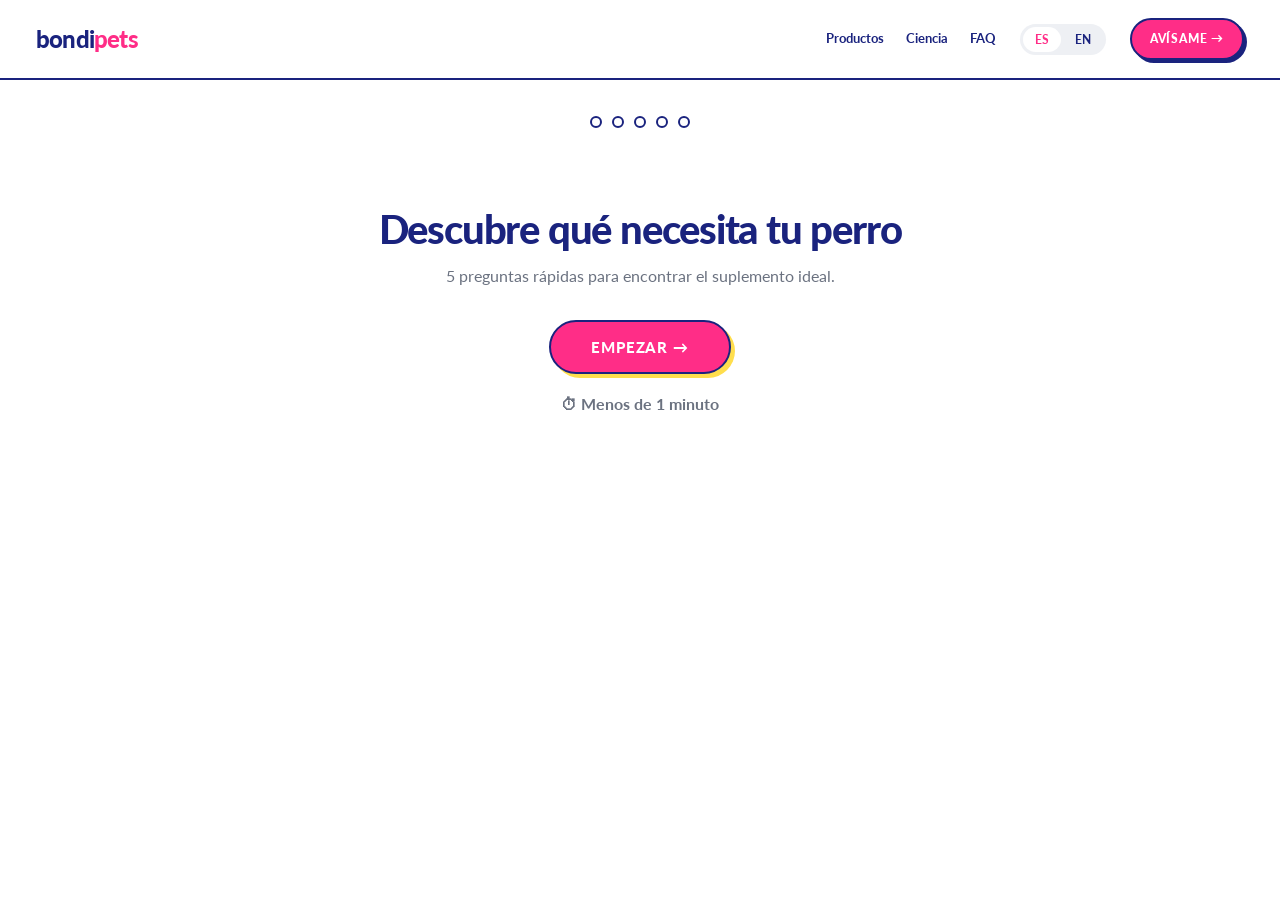
==== quiz.html @ 2d231807 "add product recommendation quiz Co-Authored-By: Claude Opus 4.7 (1M context) <noreply@anthropic.com>" ====
<!DOCTYPE html>
<html lang="es">
<head>
<meta charset="UTF-8">
<meta name="viewport" content="width=device-width, initial-scale=1.0">
<title>Quiz · Bondi Pets</title>
<meta name="description" content="5 preguntas rápidas para descubrir qué suplemento necesita tu perro.">
<link rel="preconnect" href="https://fonts.googleapis.com">
<link rel="preconnect" href="https://fonts.gstatic.com" crossorigin>
<link href="https://fonts.googleapis.com/css2?family=Lato:ital,wght@0,400;0,700;0,900;1,400&display=swap" rel="stylesheet">
<style>
*,*::before,*::after{box-sizing:border-box;margin:0;padding:0}
:root{
  --fucsia:#FF2D87;
  --amarillo:#FFDE4D;
  --cian:#4BC7FA;
  --navy:#1A237E;
  --cream:#FFFBF0;
  --white:#FFFFFF;
  --gris:#6B7280;
  --gris-claro:#EEF0F4;
}
html{scroll-behavior:smooth}
body{font-family:'Lato',sans-serif;background:var(--white);color:var(--navy);min-height:100vh;font-weight:400;line-height:1.5;display:flex;flex-direction:column}
a{color:inherit;text-decoration:none}

/* NAV (igual que index.html) */
nav{background:var(--white);border-bottom:2.5px solid var(--navy);padding:18px 36px;display:flex;justify-content:space-between;align-items:center;position:sticky;top:0;z-index:100}
.logo{font-weight:900;font-size:24px;color:var(--navy);letter-spacing:-0.8px;cursor:pointer;line-height:1}
.logo span{color:var(--fucsia)}
.nav-right{display:flex;gap:24px;align-items:center}
.nav-links{display:flex;gap:22px;align-items:center}
.nav-link{font-size:13px;font-weight:700;color:var(--navy);cursor:pointer;transition:color 0.15s}
.nav-link:hover{color:var(--fucsia)}
.lang-toggle{display:flex;background:var(--gris-claro);border-radius:999px;padding:3px;gap:2px}
.lang-btn{font-family:'Lato',sans-serif;font-size:12px;font-weight:700;padding:5px 12px;border-radius:999px;border:none;background:transparent;cursor:pointer;color:var(--navy)}
.lang-btn.active{background:var(--white);color:var(--fucsia)}
.btn-cta{background:var(--fucsia);color:var(--white);font-weight:900;font-size:12px;padding:10px 18px;border-radius:999px;border:2.5px solid var(--navy);cursor:pointer;font-family:'Lato',sans-serif;letter-spacing:0.8px;box-shadow:3px 3px 0 var(--navy);transition:transform 0.1s,box-shadow 0.1s}
.btn-cta:hover{transform:translate(-1px,-1px);box-shadow:4px 4px 0 var(--navy)}
.btn-cta:active{transform:translate(2px,2px);box-shadow:1px 1px 0 var(--navy)}

/* QUIZ SHELL */
.quiz{flex:1;display:flex;flex-direction:column;padding:36px 20px 60px;max-width:640px;width:100%;margin:0 auto}
.progress{display:flex;justify-content:center;gap:10px;margin-bottom:40px}
.dot{width:12px;height:12px;border-radius:50%;background:var(--white);border:2.5px solid var(--navy);transition:background 0.3s ease,transform 0.3s ease}
.dot.active{background:var(--fucsia);transform:scale(1.15)}
.dot.done{background:var(--navy)}

/* STEPS */
.step{display:none;animation:stepIn 0.35s ease}
.step.active{display:block}
@keyframes stepIn{from{opacity:0;transform:translateY(20px)}to{opacity:1;transform:translateY(0)}}

.step-title{font-weight:900;font-size:28px;color:var(--navy);letter-spacing:-0.8px;line-height:1.15;margin-bottom:12px;text-align:center}
.step-sub{font-size:16px;color:var(--gris);text-align:center;margin-bottom:32px}

/* INTRO */
.intro{text-align:center;padding-top:40px}
.intro h1{font-weight:900;font-size:40px;color:var(--navy);letter-spacing:-1.2px;line-height:1.05;margin-bottom:14px}
.intro p{font-size:16px;color:var(--gris);margin-bottom:32px;max-width:420px;margin-left:auto;margin-right:auto}
.btn-primary{display:inline-block;background:var(--fucsia);color:var(--white);font-family:'Lato',sans-serif;font-weight:900;font-size:15px;padding:16px 40px;border-radius:999px;border:2.5px solid var(--navy);cursor:pointer;letter-spacing:0.8px;box-shadow:4px 4px 0 var(--amarillo);transition:transform 0.1s,box-shadow 0.1s;text-transform:uppercase}
.btn-primary:hover{transform:translate(-1px,-1px);box-shadow:5px 5px 0 var(--amarillo)}
.btn-primary:active{transform:translate(3px,3px);box-shadow:1px 1px 0 var(--amarillo)}
.btn-primary:disabled{opacity:0.4;cursor:not-allowed;transform:none;box-shadow:4px 4px 0 var(--amarillo)}
.intro-hint{margin-top:18px;font-size:13px;color:var(--gris);font-weight:700}

/* NAME INPUT */
.name-input{width:100%;max-width:420px;margin:0 auto 24px;display:block;border:2.5px solid var(--navy);border-radius:12px;padding:16px 18px;font-family:'Lato',sans-serif;font-size:16px;font-weight:700;color:var(--navy);outline:none;background:var(--white);box-shadow:4px 4px 0 var(--amarillo);text-align:center}
.name-input::placeholder{color:var(--gris);font-weight:400}
.name-input:focus{border-color:var(--fucsia)}
.step-actions{text-align:center;margin-top:14px}

/* OPTIONS */
.options{display:flex;flex-direction:column;gap:12px;max-width:480px;margin:0 auto}
.option{background:var(--white);border:2.5px solid var(--navy);border-radius:14px;padding:18px 20px;display:flex;align-items:center;gap:16px;cursor:pointer;transition:border-color 0.15s,background 0.15s,transform 0.1s;text-align:left;font-family:'Lato',sans-serif;box-shadow:3px 3px 0 var(--navy)}
.option:hover{border-color:var(--fucsia);transform:translate(-1px,-1px);box-shadow:4px 4px 0 var(--navy)}
.option.picked{background:var(--amarillo);border-color:var(--fucsia);animation:flash 0.4s ease}
@keyframes flash{0%{background:var(--white)}40%{background:var(--amarillo)}100%{background:var(--amarillo)}}
.option-icon{font-size:28px;flex-shrink:0;line-height:1}
.option-text{font-size:15px;font-weight:700;color:var(--navy);line-height:1.35;flex:1}

/* RESULT */
.result{text-align:center;animation:stepIn 0.45s ease}
.result-badge{display:inline-block;background:var(--fucsia);color:var(--white);font-size:11px;font-weight:900;letter-spacing:2px;padding:7px 14px;border-radius:999px;border:2.5px solid var(--navy);margin-bottom:22px;text-transform:uppercase}
.result-img{max-width:280px;width:100%;height:auto;display:block;margin:0 auto 24px;border:2.5px solid var(--navy);border-radius:18px;box-shadow:5px 5px 0 var(--navy);background:var(--cream)}
.result-title{font-weight:900;font-size:32px;color:var(--navy);letter-spacing:-0.8px;margin-bottom:8px;line-height:1.05}
.result-sub{font-size:16px;color:var(--fucsia);font-style:italic;font-weight:700;margin-bottom:22px}
.result-senior{background:var(--amarillo);border:2.5px solid var(--navy);border-radius:12px;padding:12px 16px;font-size:13px;font-weight:700;color:var(--navy);margin-bottom:22px;box-shadow:3px 3px 0 var(--navy)}
.result-bullets{list-style:none;margin:0 auto 26px;max-width:400px;text-align:left;display:flex;flex-direction:column;gap:10px}
.result-bullets li{display:flex;gap:10px;font-size:14px;font-weight:700;color:var(--navy);padding:10px 14px;background:var(--cream);border:2px solid var(--navy);border-radius:10px}
.result-bullets li::before{content:'✓';color:var(--fucsia);font-weight:900;flex-shrink:0}
.result-sep{height:2.5px;background:var(--navy);max-width:120px;margin:0 auto 26px}

.email-block h3{font-weight:900;font-size:18px;color:var(--navy);margin-bottom:16px;line-height:1.3}
.email-wrap{display:flex;background:var(--white);border:2.5px solid var(--navy);border-radius:12px;max-width:420px;margin:0 auto;box-shadow:4px 4px 0 var(--amarillo);overflow:hidden}
.email-wrap input{flex:1;border:none;outline:none;padding:14px 16px;font-size:14px;font-family:'Lato',sans-serif;background:transparent;color:var(--navy);font-weight:400}
.email-wrap input::placeholder{color:var(--gris)}
.email-wrap button{background:var(--fucsia);color:var(--white);border:none;font-weight:900;font-family:'Lato',sans-serif;font-size:13px;padding:14px 22px;cursor:pointer;white-space:nowrap;letter-spacing:0.8px;border-left:2.5px solid var(--navy)}
.email-wrap button:hover{background:var(--navy)}
.success-msg,.error-msg{display:none;margin-top:12px;font-size:14px;font-weight:900}
.success-msg{color:var(--navy)}
.error-msg{color:var(--fucsia)}

.result-actions{margin-top:32px;display:flex;flex-direction:column;gap:12px;align-items:center}
.btn-outline{display:inline-block;background:var(--white);color:var(--navy);font-family:'Lato',sans-serif;font-weight:900;font-size:13px;padding:12px 26px;border-radius:999px;border:2.5px solid var(--navy);cursor:pointer;letter-spacing:0.8px;text-transform:uppercase;transition:background 0.15s,color 0.15s}
.btn-outline:hover{background:var(--navy);color:var(--amarillo)}
.btn-text{background:none;border:none;color:var(--gris);font-family:'Lato',sans-serif;font-size:13px;font-weight:700;cursor:pointer;padding:8px 16px;text-decoration:underline}
.btn-text:hover{color:var(--navy)}

@media(max-width:640px){
  nav{padding:14px 20px}
  .nav-links{display:none}
  .intro h1{font-size:32px}
  .step-title{font-size:24px}
  .option{padding:16px 16px;gap:12px}
  .option-icon{font-size:24px}
  .option-text{font-size:14px}
  .result-title{font-size:26px}
}
@media(max-width:420px){
  .email-wrap{flex-direction:column}
  .email-wrap button{border-left:none;border-top:2.5px solid var(--navy)}
  .btn-cta{display:none}
}
</style>
</head>
<body>

<nav>
  <a class="logo" href="index.html">bondi<span>pets</span></a>
  <div class="nav-right">
    <div class="nav-links">
      <a class="nav-link es" href="index.html#productos">Productos</a>
      <a class="nav-link en" style="display:none" href="index.html#productos">Products</a>
      <a class="nav-link es" href="index.html#ciencia">Ciencia</a>
      <a class="nav-link en" style="display:none" href="index.html#ciencia">Science</a>
      <a class="nav-link es" href="index.html#faq">FAQ</a>
      <a class="nav-link en" style="display:none" href="index.html#faq">FAQ</a>
    </div>
    <div class="lang-toggle">
      <button class="lang-btn active" onclick="setLang('es')">ES</button>
      <button class="lang-btn" onclick="setLang('en')">EN</button>
    </div>
    <a class="btn-cta" href="index.html">
      <span class="es">AVÍSAME →</span><span class="en" style="display:none">NOTIFY ME →</span>
    </a>
  </div>
</nav>

<div class="quiz">
  <div class="progress" id="progress">
    <div class="dot" id="d1"></div>
    <div class="dot" id="d2"></div>
    <div class="dot" id="d3"></div>
    <div class="dot" id="d4"></div>
    <div class="dot" id="d5"></div>
  </div>

  <!-- STEP 0: INTRO -->
  <div class="step active" id="step0">
    <div class="intro">
      <h1 class="es">Descubre qué necesita tu perro</h1>
      <h1 class="en" style="display:none">Discover what your dog needs</h1>
      <p class="es">5 preguntas rápidas para encontrar el suplemento ideal.</p>
      <p class="en" style="display:none">5 quick questions to find the ideal supplement.</p>
      <button class="btn-primary" onclick="goTo(1)">
        <span class="es">EMPEZAR →</span><span class="en" style="display:none">START →</span>
      </button>
      <p class="intro-hint"><span class="es">⏱ Menos de 1 minuto</span><span class="en" style="display:none">⏱ Less than 1 minute</span></p>
    </div>
  </div>

  <!-- STEP 1: NAME -->
  <div class="step" id="step1">
    <h2 class="step-title es">¿Cómo se llama tu perro?</h2>
    <h2 class="step-title en" style="display:none">What's your dog's name?</h2>
    <p class="step-sub es">Así la recomendación será personalizada.</p>
    <p class="step-sub en" style="display:none">So the recommendation is personalised.</p>
    <input type="text" class="name-input" id="dog-name-input" maxlength="24" placeholder="Nombre de tu perro" oninput="onNameInput()" onkeydown="if(event.key==='Enter')submitName()">
    <div class="step-actions">
      <button class="btn-primary" id="name-next" disabled onclick="submitName()">
        <span class="es">SIGUIENTE →</span><span class="en" style="display:none">NEXT →</span>
      </button>
    </div>
  </div>

  <!-- STEP 2: AGE -->
  <div class="step" id="step2">
    <h2 class="step-title"><span class="es">¿Qué edad tiene <span class="dog-name">tu perro</span>?</span><span class="en" style="display:none">How old is <span class="dog-name">your dog</span>?</span></h2>
    <div class="options">
      <button class="option" onclick="pickOption(this,'age','young')">
        <span class="option-icon">🐶</span>
        <span class="option-text"><span class="es">Cachorro o joven (menos de 3 años)</span><span class="en" style="display:none">Puppy or young (under 3 years)</span></span>
      </button>
      <button class="option" onclick="pickOption(this,'age','adult')">
        <span class="option-icon">🐕</span>
        <span class="option-text"><span class="es">Adulto (3 a 7 años)</span><span class="en" style="display:none">Adult (3 to 7 years)</span></span>
      </button>
      <button class="option" onclick="pickOption(this,'age','senior')">
        <span class="option-icon">🦴</span>
        <span class="option-text"><span class="es">Senior (más de 7 años)</span><span class="en" style="display:none">Senior (over 7 years)</span></span>
      </button>
    </div>
  </div>

  <!-- STEP 3: SIZE -->
  <div class="step" id="step3">
    <h2 class="step-title"><span class="es">¿Qué tamaño tiene <span class="dog-name">tu perro</span>?</span><span class="en" style="display:none">What size is <span class="dog-name">your dog</span>?</span></h2>
    <div class="options">
      <button class="option" onclick="pickOption(this,'size','small')">
        <span class="option-icon">🐾</span>
        <span class="option-text"><span class="es">Pequeño (menos de 10 kg)</span><span class="en" style="display:none">Small (under 10 kg)</span></span>
      </button>
      <button class="option" onclick="pickOption(this,'size','medium')">
        <span class="option-icon">🐕</span>
        <span class="option-text"><span class="es">Mediano (10 a 25 kg)</span><span class="en" style="display:none">Medium (10 to 25 kg)</span></span>
      </button>
      <button class="option" onclick="pickOption(this,'size','large')">
        <span class="option-icon">🦮</span>
        <span class="option-text"><span class="es">Grande (más de 25 kg)</span><span class="en" style="display:none">Large (over 25 kg)</span></span>
      </button>
    </div>
  </div>

  <!-- STEP 4: CONCERN -->
  <div class="step" id="step4">
    <h2 class="step-title"><span class="es">¿Qué te preocupa más de <span class="dog-name">tu perro</span>?</span><span class="en" style="display:none">What concerns you most about <span class="dog-name">your dog</span>?</span></h2>
    <div class="options">
      <button class="option" onclick="pickOption(this,'concern','mobility')">
        <span class="option-icon">🦵</span>
        <span class="option-text"><span class="es">Movilidad y articulaciones</span><span class="en" style="display:none">Mobility and joints</span></span>
      </button>
      <button class="option" onclick="pickOption(this,'concern','digestion')">
        <span class="option-icon">🌿</span>
        <span class="option-text"><span class="es">Digestión y barriga sensible</span><span class="en" style="display:none">Digestion and sensitive stomach</span></span>
      </button>
      <button class="option" onclick="pickOption(this,'concern','energy')">
        <span class="option-icon">⚡</span>
        <span class="option-text"><span class="es">Energía y salud general</span><span class="en" style="display:none">Energy and overall health</span></span>
      </button>
      <button class="option" onclick="pickOption(this,'concern','multiple')">
        <span class="option-icon">🔄</span>
        <span class="option-text"><span class="es">Varias cosas a la vez</span><span class="en" style="display:none">Multiple concerns</span></span>
      </button>
    </div>
  </div>

  <!-- STEP 5: SYMPTOM -->
  <div class="step" id="step5">
    <h2 class="step-title"><span class="es">¿Has notado algo en <span class="dog-name">tu perro</span>?</span><span class="en" style="display:none">Have you noticed anything in <span class="dog-name">your dog</span>?</span></h2>
    <div class="options">
      <button class="option" onclick="pickOption(this,'symptom','stiffness')">
        <span class="option-icon">😣</span>
        <span class="option-text"><span class="es">Rigidez al levantarse o caminar</span><span class="en" style="display:none">Stiffness when getting up or walking</span></span>
      </button>
      <button class="option" onclick="pickOption(this,'symptom','soft_stools')">
        <span class="option-icon">💩</span>
        <span class="option-text"><span class="es">Heces blandas o digestión irregular</span><span class="en" style="display:none">Soft stools or irregular digestion</span></span>
      </button>
      <button class="option" onclick="pickOption(this,'symptom','less_energy')">
        <span class="option-icon">😴</span>
        <span class="option-text"><span class="es">Menos energía de lo normal</span><span class="en" style="display:none">Less energy than usual</span></span>
      </button>
      <button class="option" onclick="pickOption(this,'symptom','prevent')">
        <span class="option-icon">✅</span>
        <span class="option-text"><span class="es">Nada especial, quiero prevenir</span><span class="en" style="display:none">Nothing specific, I want to prevent</span></span>
      </button>
    </div>
  </div>

  <!-- RESULT -->
  <div class="step" id="stepResult">
    <div class="result">
      <div class="result-badge"><span class="es">Recomendación para <span class="dog-name-up">TU PERRO</span></span><span class="en" style="display:none">Recommendation for <span class="dog-name-up">YOUR DOG</span></span></div>
      <img class="result-img" id="result-img" src="" alt="">
      <h2 class="result-title" id="result-title"></h2>
      <p class="result-sub"><span class="es">La fórmula ideal para <span class="dog-name">tu perro</span></span><span class="en" style="display:none">The ideal formula for <span class="dog-name">your dog</span></span></p>
      <div class="result-senior" id="result-senior" style="display:none">
        <span class="es">Para perros senior con articulaciones delicadas, esta fórmula está optimizada para dar soporte diario.</span>
        <span class="en" style="display:none">For senior dogs with delicate joints, this formula is optimised for daily support.</span>
      </div>
      <ul class="result-bullets" id="result-bullets"></ul>
      <div class="result-sep"></div>

      <div class="email-block">
        <h3><span class="es">Te avisamos cuando lancemos — <span class="dog-name">tu perro</span> lo va a agradecer 🐾</span><span class="en" style="display:none">We'll notify you when we launch — <span class="dog-name">your dog</span> will thank you 🐾</span></h3>
        <div class="email-wrap">
          <input type="email" id="quiz-email" placeholder="tu@email.com">
          <button onclick="submitEmail('quiz-email','quiz-success','.email-wrap button','quiz-error')">
            <span class="es">AVÍSAME</span><span class="en" style="display:none">NOTIFY ME</span>
          </button>
        </div>
        <p class="success-msg" id="quiz-success"><span class="es">✓ ¡Apuntado! Te avisamos pronto.</span><span class="en" style="display:none">✓ You're in! We'll be in touch.</span></p>
        <p class="error-msg" id="quiz-error"><span class="es">✗ Algo falló. Vuelve a intentarlo en un momento.</span><span class="en" style="display:none">✗ Something went wrong. Please try again.</span></p>
      </div>

      <div class="result-actions">
        <a class="btn-outline" href="index.html#productos"><span class="es">Ver todos los productos →</span><span class="en" style="display:none">See all products →</span></a>
        <button class="btn-text" onclick="resetQuiz()"><span class="es">Volver a empezar</span><span class="en" style="display:none">Start over</span></button>
      </div>
    </div>
  </div>
</div>

<script>
var answers={name:'',age:'',size:'',concern:'',symptom:''};
var current=0;

function setLang(l){
  document.querySelectorAll('.es').forEach(e=>e.style.display=l==='es'?'':'none');
  document.querySelectorAll('.en').forEach(e=>e.style.display=l==='en'?'':'none');
  document.querySelectorAll('.lang-btn').forEach(b=>b.classList.remove('active'));
  document.querySelectorAll('.lang-btn').forEach(b=>{if(b.textContent===l.toUpperCase())b.classList.add('active')});
}

function updateProgress(){
  for(var i=1;i<=5;i++){
    var d=document.getElementById('d'+i);
    d.classList.remove('active','done');
    if(i<current)d.classList.add('done');
    else if(i===current)d.classList.add('active');
  }
}

function goTo(n){
  document.querySelectorAll('.step').forEach(s=>s.classList.remove('active'));
  if(n===0)document.getElementById('step0').classList.add('active');
  else if(n>=1&&n<=5)document.getElementById('step'+n).classList.add('active');
  else document.getElementById('stepResult').classList.add('active');
  current=n;
  updateProgress();
  window.scrollTo({top:0,behavior:'smooth'});
  if(n===1)setTimeout(()=>document.getElementById('dog-name-input').focus(),400);
}

function onNameInput(){
  var v=document.getElementById('dog-name-input').value.trim();
  document.getElementById('name-next').disabled=v.length===0;
}

function submitName(){
  var v=document.getElementById('dog-name-input').value.trim();
  if(!v)return;
  answers.name=v;
  updateDogNameDisplay();
  goTo(2);
}

function updateDogNameDisplay(){
  var n=answers.name||'tu perro';
  document.querySelectorAll('.dog-name').forEach(el=>{el.textContent=n});
  document.querySelectorAll('.dog-name-up').forEach(el=>{el.textContent=n.toUpperCase()});
}

function pickOption(el,key,val){
  el.parentElement.querySelectorAll('.option').forEach(o=>o.classList.remove('picked'));
  el.classList.add('picked');
  answers[key]=val;
  setTimeout(function(){
    if(key==='age')goTo(3);
    else if(key==='size')goTo(4);
    else if(key==='concern')goTo(5);
    else if(key==='symptom')showResult();
  },400);
}

var PRODUCTS={
  condroprotector:{
    title:'Condroprotector',
    img:'images/doypack-condroprotector.png',
    alt_es:'Doypack Bondi Pets Condroprotector para articulaciones',
    alt_en:'Bondi Pets Joint Support doypack',
    bullets_es:['Glucosamina + Condroitín + MSM','Piperina para máxima absorción (+2000%)','Probiótico Bacillus subtilis'],
    bullets_en:['Glucosamine + Chondroitin + MSM','Piperine for maximum absorption (+2000%)','Bacillus subtilis probiotic']
  },
  biotics:{
    title:'Pre+Pro+Post Biotics',
    img:'images/doypack-biotics.png',
    alt_es:'Doypack Bondi Pets Pre+Pro+Post Biotics para digestión',
    alt_en:'Bondi Pets Pre+Pro+Post Biotics doypack',
    bullets_es:['Pre + Pro + Postbióticos triple acción','Microbioma equilibrado','Enzimas digestivas'],
    bullets_en:['Pre + Pro + Postbiotics triple action','Balanced microbiome','Digestive enzymes']
  },
  multivitamin:{
    title:'Multivitamin',
    img:'images/doypack-multivitamin.png',
    alt_es:'Doypack Bondi Pets Multivitamin con vitaminas y minerales',
    alt_en:'Bondi Pets Multivitamin doypack',
    bullets_es:['Vitaminas A, B, C, D, E completas','Minerales esenciales (zinc, hierro)','Antioxidantes naturales'],
    bullets_en:['Complete A, B, C, D, E vitamins','Essential minerals (zinc, iron)','Natural antioxidants']
  }
};

function decide(){
  var s=answers.symptom,c=answers.concern;
  var p;
  if(s==='stiffness')p='condroprotector';
  else if(s==='soft_stools')p='biotics';
  else if(s==='less_energy')p='multivitamin';
  else {
    if(c==='mobility')p='condroprotector';
    else if(c==='digestion')p='biotics';
    else if(c==='energy')p='multivitamin';
    else p='condroprotector';
  }
  var seniorJoint=(answers.age==='senior'&&(c==='mobility'||s==='stiffness'));
  return {product:p,seniorJoint:seniorJoint};
}

function currentLang(){
  var active=document.querySelector('.lang-btn.active');
  return active?active.textContent.toLowerCase():'es';
}

function showResult(){
  var r=decide();
  var p=PRODUCTS[r.product];
  var lang=currentLang();
  document.getElementById('result-title').textContent=p.title;
  var img=document.getElementById('result-img');
  img.src=p.img;
  img.alt=lang==='es'?p.alt_es:p.alt_en;
  var ul=document.getElementById('result-bullets');
  ul.innerHTML='';
  var bullets_es=p.bullets_es,bullets_en=p.bullets_en;
  for(var i=0;i<bullets_es.length;i++){
    var li=document.createElement('li');
    var spEs=document.createElement('span');spEs.className='es';spEs.textContent=bullets_es[i];
    var spEn=document.createElement('span');spEn.className='en';spEn.style.display=lang==='en'?'':'none';spEn.textContent=bullets_en[i];
    if(lang==='en')spEs.style.display='none';
    li.appendChild(spEs);li.appendChild(spEn);
    ul.appendChild(li);
  }
  document.getElementById('result-senior').style.display=r.seniorJoint?'block':'none';
  updateDogNameDisplay();
  goTo(6);
}

function resetQuiz(){
  answers={name:'',age:'',size:'',concern:'',symptom:''};
  document.getElementById('dog-name-input').value='';
  document.getElementById('name-next').disabled=true;
  document.querySelectorAll('.option').forEach(o=>o.classList.remove('picked'));
  document.getElementById('quiz-email').value='';
  document.getElementById('quiz-email').disabled=false;
  document.getElementById('quiz-success').style.display='none';
  document.getElementById('quiz-error').style.display='none';
  goTo(0);
}

function submitEmail(inputId,successId,btnSelector,errorId){
  var i=document.getElementById(inputId);
  var s=document.getElementById(successId);
  var e=errorId?document.getElementById(errorId):null;
  var b=document.querySelector(btnSelector);
  if(e)e.style.display='none';
  if(!(i.value&&i.value.includes('@'))){
    i.style.outline='3px solid #FF2D87';setTimeout(function(){i.style.outline=''},1000);
    return;
  }
  if(b)b.disabled=true;
  var form=document.getElementById('ml-form');
  var iframe=document.getElementById('ml-target');
  document.getElementById('ml-email').value=i.value;
  var settled=false;
  var onLoad=function(){
    if(settled)return;settled=true;
    iframe.removeEventListener('load',onLoad);
    i.disabled=true;s.style.display='block';
  };
  iframe.addEventListener('load',onLoad);
  setTimeout(function(){
    if(settled)return;settled=true;
    iframe.removeEventListener('load',onLoad);
    if(b)b.disabled=false;
    if(e)e.style.display='block';
  },8000);
  form.submit();
}
</script>

<iframe name="ml-target" id="ml-target" style="display:none" aria-hidden="true" title="MailerLite submission target"></iframe>
<form id="ml-form" action="https://assets.mailerlite.com/jsonp/2274921/forms/185001378556413931/subscribe" method="post" target="ml-target" style="display:none" aria-hidden="true">
  <input type="email" name="fields[email]" id="ml-email">
  <input type="hidden" name="ml-submit" value="1">
  <input type="hidden" name="anticsrf" value="true">
</form>
<script src="https://groot.mailerlite.com/js/w/webforms.min.js?v95037e5bac78f29ed026832ca21a7c7b"></script>
</body>
</html>
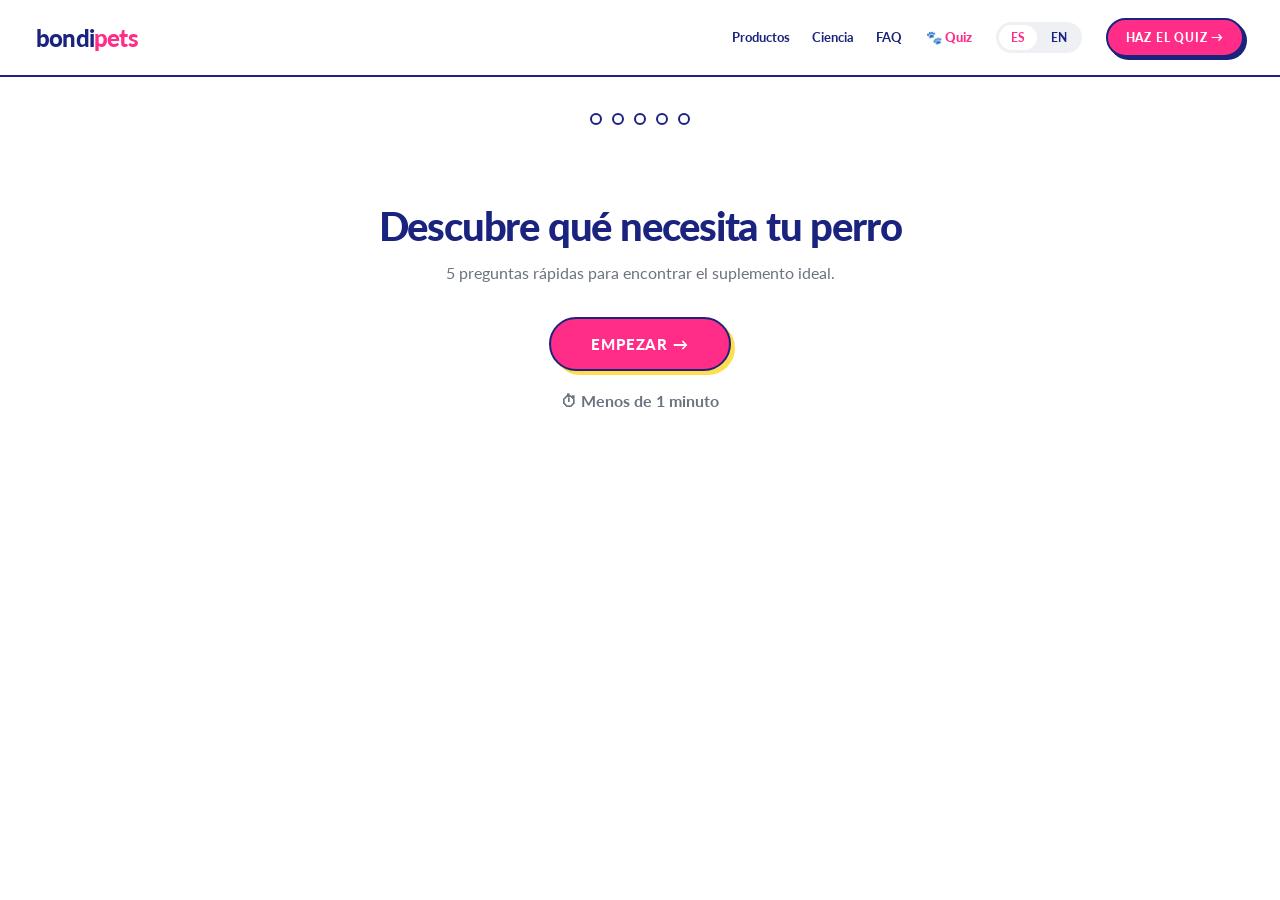
==== commit 28351cdf: "add quiz link to nav and hero Co-Authored-By: Claude Opus 4.7 (1M context) <noreply@anthropic.com>" ====
--- a/quiz.html
+++ b/quiz.html
@@ -32,6 +32,8 @@
 .nav-links{display:flex;gap:22px;align-items:center}
 .nav-link{font-size:13px;font-weight:700;color:var(--navy);cursor:pointer;transition:color 0.15s}
 .nav-link:hover{color:var(--fucsia)}
+.nav-quiz{font-size:13px;font-weight:900;color:var(--fucsia);cursor:pointer;display:inline-flex;align-items:center;gap:4px;white-space:nowrap;transition:color 0.15s}
+.nav-quiz:hover{color:var(--navy)}
 .lang-toggle{display:flex;background:var(--gris-claro);border-radius:999px;padding:3px;gap:2px}
 .lang-btn{font-family:'Lato',sans-serif;font-size:12px;font-weight:700;padding:5px 12px;border-radius:999px;border:none;background:transparent;cursor:pointer;color:var(--navy)}
 .lang-btn.active{background:var(--white);color:var(--fucsia)}
@@ -137,13 +139,14 @@
       <a class="nav-link es" href="index.html#faq">FAQ</a>
       <a class="nav-link en" style="display:none" href="index.html#faq">FAQ</a>
     </div>
+    <a class="nav-quiz" href="index.html"><span class="es">🐾 Quiz</span><span class="en" style="display:none">🐾 Quiz</span></a>
     <div class="lang-toggle">
       <button class="lang-btn active" onclick="setLang('es')">ES</button>
       <button class="lang-btn" onclick="setLang('en')">EN</button>
     </div>
-    <a class="btn-cta" href="index.html">
-      <span class="es">AVÍSAME →</span><span class="en" style="display:none">NOTIFY ME →</span>
-    </a>
+    <button class="btn-cta" onclick="resetQuiz()">
+      <span class="es">HAZ EL QUIZ →</span><span class="en" style="display:none">TAKE THE QUIZ →</span>
+    </button>
   </div>
 </nav>
 
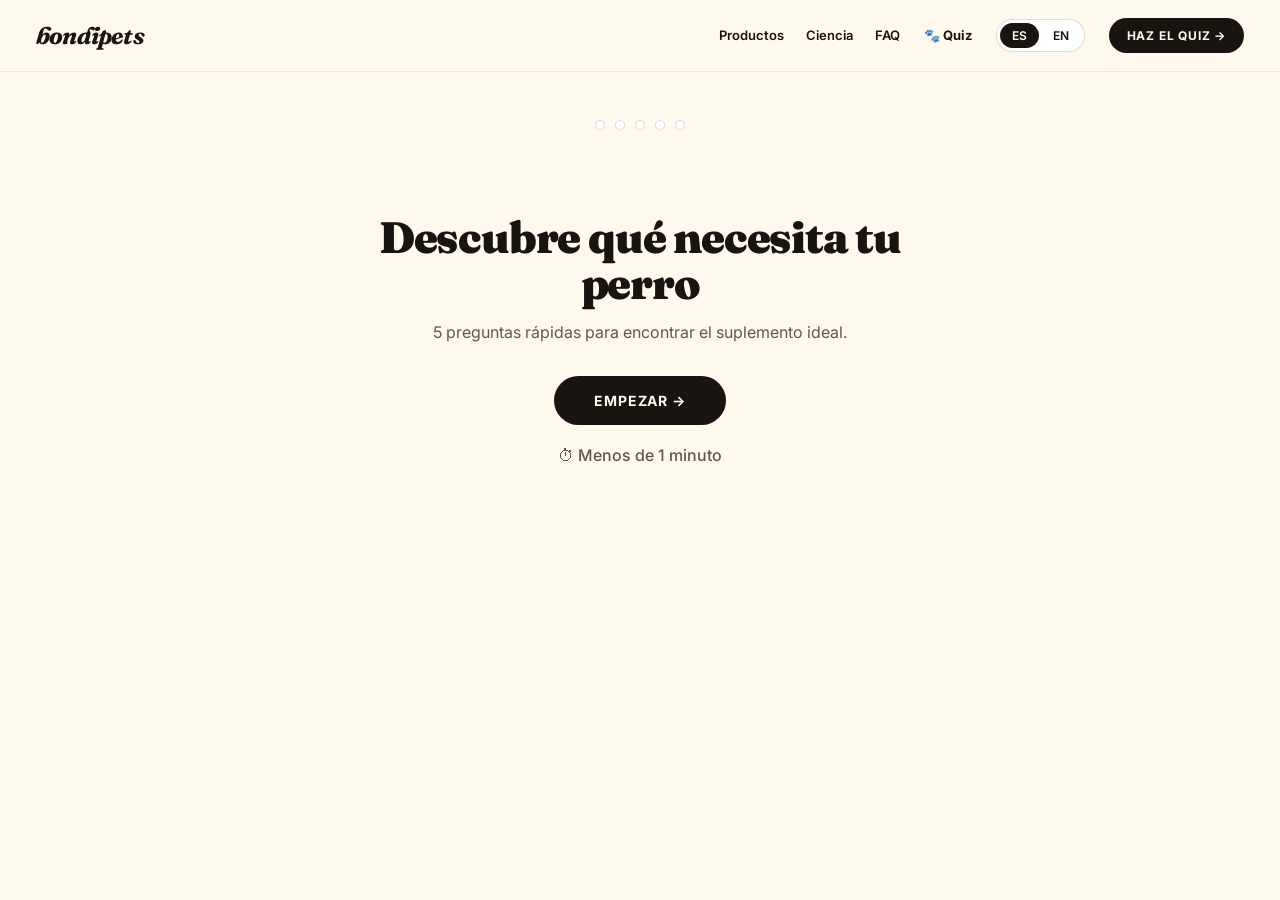
==== commit 2dc64e71: "feat(brand): rebrand visual completo cocoa+cream - Design system: cocoa #1A1410 + cream #FFF8EC - Fr" ====
--- a/quiz.html
+++ b/quiz.html
@@ -7,124 +7,9 @@
 <meta name="description" content="5 preguntas rápidas para descubrir qué suplemento necesita tu perro.">
 <link rel="preconnect" href="https://fonts.googleapis.com">
 <link rel="preconnect" href="https://fonts.gstatic.com" crossorigin>
-<link href="https://fonts.googleapis.com/css2?family=Lato:ital,wght@0,400;0,700;0,900;1,400&display=swap" rel="stylesheet">
-<style>
-*,*::before,*::after{box-sizing:border-box;margin:0;padding:0}
-:root{
-  --fucsia:#FF2D87;
-  --amarillo:#FFDE4D;
-  --cian:#4BC7FA;
-  --navy:#1A237E;
-  --cream:#FFFBF0;
-  --white:#FFFFFF;
-  --gris:#6B7280;
-  --gris-claro:#EEF0F4;
-}
-html{scroll-behavior:smooth}
-body{font-family:'Lato',sans-serif;background:var(--white);color:var(--navy);min-height:100vh;font-weight:400;line-height:1.5;display:flex;flex-direction:column}
-a{color:inherit;text-decoration:none}
-
-/* NAV (igual que index.html) */
-nav{background:var(--white);border-bottom:2.5px solid var(--navy);padding:18px 36px;display:flex;justify-content:space-between;align-items:center;position:sticky;top:0;z-index:100}
-.logo{font-weight:900;font-size:24px;color:var(--navy);letter-spacing:-0.8px;cursor:pointer;line-height:1}
-.logo span{color:var(--fucsia)}
-.nav-right{display:flex;gap:24px;align-items:center}
-.nav-links{display:flex;gap:22px;align-items:center}
-.nav-link{font-size:13px;font-weight:700;color:var(--navy);cursor:pointer;transition:color 0.15s}
-.nav-link:hover{color:var(--fucsia)}
-.nav-quiz{font-size:13px;font-weight:900;color:var(--fucsia);cursor:pointer;display:inline-flex;align-items:center;gap:4px;white-space:nowrap;transition:color 0.15s}
-.nav-quiz:hover{color:var(--navy)}
-.lang-toggle{display:flex;background:var(--gris-claro);border-radius:999px;padding:3px;gap:2px}
-.lang-btn{font-family:'Lato',sans-serif;font-size:12px;font-weight:700;padding:5px 12px;border-radius:999px;border:none;background:transparent;cursor:pointer;color:var(--navy)}
-.lang-btn.active{background:var(--white);color:var(--fucsia)}
-.btn-cta{background:var(--fucsia);color:var(--white);font-weight:900;font-size:12px;padding:10px 18px;border-radius:999px;border:2.5px solid var(--navy);cursor:pointer;font-family:'Lato',sans-serif;letter-spacing:0.8px;box-shadow:3px 3px 0 var(--navy);transition:transform 0.1s,box-shadow 0.1s}
-.btn-cta:hover{transform:translate(-1px,-1px);box-shadow:4px 4px 0 var(--navy)}
-.btn-cta:active{transform:translate(2px,2px);box-shadow:1px 1px 0 var(--navy)}
-
-/* QUIZ SHELL */
-.quiz{flex:1;display:flex;flex-direction:column;padding:36px 20px 60px;max-width:640px;width:100%;margin:0 auto}
-.progress{display:flex;justify-content:center;gap:10px;margin-bottom:40px}
-.dot{width:12px;height:12px;border-radius:50%;background:var(--white);border:2.5px solid var(--navy);transition:background 0.3s ease,transform 0.3s ease}
-.dot.active{background:var(--fucsia);transform:scale(1.15)}
-.dot.done{background:var(--navy)}
-
-/* STEPS */
-.step{display:none;animation:stepIn 0.35s ease}
-.step.active{display:block}
-@keyframes stepIn{from{opacity:0;transform:translateY(20px)}to{opacity:1;transform:translateY(0)}}
-
-.step-title{font-weight:900;font-size:28px;color:var(--navy);letter-spacing:-0.8px;line-height:1.15;margin-bottom:12px;text-align:center}
-.step-sub{font-size:16px;color:var(--gris);text-align:center;margin-bottom:32px}
-
-/* INTRO */
-.intro{text-align:center;padding-top:40px}
-.intro h1{font-weight:900;font-size:40px;color:var(--navy);letter-spacing:-1.2px;line-height:1.05;margin-bottom:14px}
-.intro p{font-size:16px;color:var(--gris);margin-bottom:32px;max-width:420px;margin-left:auto;margin-right:auto}
-.btn-primary{display:inline-block;background:var(--fucsia);color:var(--white);font-family:'Lato',sans-serif;font-weight:900;font-size:15px;padding:16px 40px;border-radius:999px;border:2.5px solid var(--navy);cursor:pointer;letter-spacing:0.8px;box-shadow:4px 4px 0 var(--amarillo);transition:transform 0.1s,box-shadow 0.1s;text-transform:uppercase}
-.btn-primary:hover{transform:translate(-1px,-1px);box-shadow:5px 5px 0 var(--amarillo)}
-.btn-primary:active{transform:translate(3px,3px);box-shadow:1px 1px 0 var(--amarillo)}
-.btn-primary:disabled{opacity:0.4;cursor:not-allowed;transform:none;box-shadow:4px 4px 0 var(--amarillo)}
-.intro-hint{margin-top:18px;font-size:13px;color:var(--gris);font-weight:700}
-
-/* NAME INPUT */
-.name-input{width:100%;max-width:420px;margin:0 auto 24px;display:block;border:2.5px solid var(--navy);border-radius:12px;padding:16px 18px;font-family:'Lato',sans-serif;font-size:16px;font-weight:700;color:var(--navy);outline:none;background:var(--white);box-shadow:4px 4px 0 var(--amarillo);text-align:center}
-.name-input::placeholder{color:var(--gris);font-weight:400}
-.name-input:focus{border-color:var(--fucsia)}
-.step-actions{text-align:center;margin-top:14px}
-
-/* OPTIONS */
-.options{display:flex;flex-direction:column;gap:12px;max-width:480px;margin:0 auto}
-.option{background:var(--white);border:2.5px solid var(--navy);border-radius:14px;padding:18px 20px;display:flex;align-items:center;gap:16px;cursor:pointer;transition:border-color 0.15s,background 0.15s,transform 0.1s;text-align:left;font-family:'Lato',sans-serif;box-shadow:3px 3px 0 var(--navy)}
-.option:hover{border-color:var(--fucsia);transform:translate(-1px,-1px);box-shadow:4px 4px 0 var(--navy)}
-.option.picked{background:var(--amarillo);border-color:var(--fucsia);animation:flash 0.4s ease}
-@keyframes flash{0%{background:var(--white)}40%{background:var(--amarillo)}100%{background:var(--amarillo)}}
-.option-icon{font-size:28px;flex-shrink:0;line-height:1}
-.option-text{font-size:15px;font-weight:700;color:var(--navy);line-height:1.35;flex:1}
-
-/* RESULT */
-.result{text-align:center;animation:stepIn 0.45s ease}
-.result-badge{display:inline-block;background:var(--fucsia);color:var(--white);font-size:11px;font-weight:900;letter-spacing:2px;padding:7px 14px;border-radius:999px;border:2.5px solid var(--navy);margin-bottom:22px;text-transform:uppercase}
-.result-img{max-width:280px;width:100%;height:auto;display:block;margin:0 auto 24px;border:2.5px solid var(--navy);border-radius:18px;box-shadow:5px 5px 0 var(--navy);background:var(--cream)}
-.result-title{font-weight:900;font-size:32px;color:var(--navy);letter-spacing:-0.8px;margin-bottom:8px;line-height:1.05}
-.result-sub{font-size:16px;color:var(--fucsia);font-style:italic;font-weight:700;margin-bottom:22px}
-.result-senior{background:var(--amarillo);border:2.5px solid var(--navy);border-radius:12px;padding:12px 16px;font-size:13px;font-weight:700;color:var(--navy);margin-bottom:22px;box-shadow:3px 3px 0 var(--navy)}
-.result-bullets{list-style:none;margin:0 auto 26px;max-width:400px;text-align:left;display:flex;flex-direction:column;gap:10px}
-.result-bullets li{display:flex;gap:10px;font-size:14px;font-weight:700;color:var(--navy);padding:10px 14px;background:var(--cream);border:2px solid var(--navy);border-radius:10px}
-.result-bullets li::before{content:'✓';color:var(--fucsia);font-weight:900;flex-shrink:0}
-.result-sep{height:2.5px;background:var(--navy);max-width:120px;margin:0 auto 26px}
-
-.email-block h3{font-weight:900;font-size:18px;color:var(--navy);margin-bottom:16px;line-height:1.3}
-.email-wrap{display:flex;background:var(--white);border:2.5px solid var(--navy);border-radius:12px;max-width:420px;margin:0 auto;box-shadow:4px 4px 0 var(--amarillo);overflow:hidden}
-.email-wrap input{flex:1;border:none;outline:none;padding:14px 16px;font-size:14px;font-family:'Lato',sans-serif;background:transparent;color:var(--navy);font-weight:400}
-.email-wrap input::placeholder{color:var(--gris)}
-.email-wrap button{background:var(--fucsia);color:var(--white);border:none;font-weight:900;font-family:'Lato',sans-serif;font-size:13px;padding:14px 22px;cursor:pointer;white-space:nowrap;letter-spacing:0.8px;border-left:2.5px solid var(--navy)}
-.email-wrap button:hover{background:var(--navy)}
-.success-msg,.error-msg{display:none;margin-top:12px;font-size:14px;font-weight:900}
-.success-msg{color:var(--navy)}
-.error-msg{color:var(--fucsia)}
-
-.result-actions{margin-top:32px;display:flex;flex-direction:column;gap:12px;align-items:center}
-.btn-outline{display:inline-block;background:var(--white);color:var(--navy);font-family:'Lato',sans-serif;font-weight:900;font-size:13px;padding:12px 26px;border-radius:999px;border:2.5px solid var(--navy);cursor:pointer;letter-spacing:0.8px;text-transform:uppercase;transition:background 0.15s,color 0.15s}
-.btn-outline:hover{background:var(--navy);color:var(--amarillo)}
-.btn-text{background:none;border:none;color:var(--gris);font-family:'Lato',sans-serif;font-size:13px;font-weight:700;cursor:pointer;padding:8px 16px;text-decoration:underline}
-.btn-text:hover{color:var(--navy)}
-
-@media(max-width:640px){
-  nav{padding:14px 20px}
-  .nav-links{display:none}
-  .intro h1{font-size:32px}
-  .step-title{font-size:24px}
-  .option{padding:16px 16px;gap:12px}
-  .option-icon{font-size:24px}
-  .option-text{font-size:14px}
-  .result-title{font-size:26px}
-}
-@media(max-width:420px){
-  .email-wrap{flex-direction:column}
-  .email-wrap button{border-left:none;border-top:2.5px solid var(--navy)}
-  .btn-cta{display:none}
-}
-</style>
+<link href="https://fonts.googleapis.com/css2?family=Fraunces:ital,opsz,wght@0,9..144,500;0,9..144,700;0,9..144,900;1,9..144,500;1,9..144,700;1,9..144,900&family=Inter:wght@400;500;600;700&display=swap" rel="stylesheet">
+<link rel="stylesheet" href="css/tokens.css">
+<link rel="stylesheet" href="css/quiz.css">
 </head>
 <body>
 
@@ -305,189 +190,13 @@
   </div>
 </div>
 
-<script>
-var answers={name:'',age:'',size:'',concern:'',symptom:''};
-var current=0;
-
-function setLang(l){
-  document.querySelectorAll('.es').forEach(e=>e.style.display=l==='es'?'':'none');
-  document.querySelectorAll('.en').forEach(e=>e.style.display=l==='en'?'':'none');
-  document.querySelectorAll('.lang-btn').forEach(b=>b.classList.remove('active'));
-  document.querySelectorAll('.lang-btn').forEach(b=>{if(b.textContent===l.toUpperCase())b.classList.add('active')});
-}
-
-function updateProgress(){
-  for(var i=1;i<=5;i++){
-    var d=document.getElementById('d'+i);
-    d.classList.remove('active','done');
-    if(i<current)d.classList.add('done');
-    else if(i===current)d.classList.add('active');
-  }
-}
-
-function goTo(n){
-  document.querySelectorAll('.step').forEach(s=>s.classList.remove('active'));
-  if(n===0)document.getElementById('step0').classList.add('active');
-  else if(n>=1&&n<=5)document.getElementById('step'+n).classList.add('active');
-  else document.getElementById('stepResult').classList.add('active');
-  current=n;
-  updateProgress();
-  window.scrollTo({top:0,behavior:'smooth'});
-  if(n===1)setTimeout(()=>document.getElementById('dog-name-input').focus(),400);
-}
-
-function onNameInput(){
-  var v=document.getElementById('dog-name-input').value.trim();
-  document.getElementById('name-next').disabled=v.length===0;
-}
-
-function submitName(){
-  var v=document.getElementById('dog-name-input').value.trim();
-  if(!v)return;
-  answers.name=v;
-  updateDogNameDisplay();
-  goTo(2);
-}
-
-function updateDogNameDisplay(){
-  var n=answers.name||'tu perro';
-  document.querySelectorAll('.dog-name').forEach(el=>{el.textContent=n});
-  document.querySelectorAll('.dog-name-up').forEach(el=>{el.textContent=n.toUpperCase()});
-}
-
-function pickOption(el,key,val){
-  el.parentElement.querySelectorAll('.option').forEach(o=>o.classList.remove('picked'));
-  el.classList.add('picked');
-  answers[key]=val;
-  setTimeout(function(){
-    if(key==='age')goTo(3);
-    else if(key==='size')goTo(4);
-    else if(key==='concern')goTo(5);
-    else if(key==='symptom')showResult();
-  },400);
-}
-
-var PRODUCTS={
-  condroprotector:{
-    title:'Condroprotector',
-    img:'images/doypack-condroprotector.png',
-    alt_es:'Doypack Bondi Pets Condroprotector para articulaciones',
-    alt_en:'Bondi Pets Joint Support doypack',
-    bullets_es:['Glucosamina + Condroitín + MSM','Piperina para máxima absorción (+2000%)','Probiótico Bacillus subtilis'],
-    bullets_en:['Glucosamine + Chondroitin + MSM','Piperine for maximum absorption (+2000%)','Bacillus subtilis probiotic']
-  },
-  biotics:{
-    title:'Pre+Pro+Post Biotics',
-    img:'images/doypack-biotics.png',
-    alt_es:'Doypack Bondi Pets Pre+Pro+Post Biotics para digestión',
-    alt_en:'Bondi Pets Pre+Pro+Post Biotics doypack',
-    bullets_es:['Pre + Pro + Postbióticos triple acción','Microbioma equilibrado','Enzimas digestivas'],
-    bullets_en:['Pre + Pro + Postbiotics triple action','Balanced microbiome','Digestive enzymes']
-  },
-  multivitamin:{
-    title:'Multivitamin',
-    img:'images/doypack-multivitamin.png',
-    alt_es:'Doypack Bondi Pets Multivitamin con vitaminas y minerales',
-    alt_en:'Bondi Pets Multivitamin doypack',
-    bullets_es:['Vitaminas A, B, C, D, E completas','Minerales esenciales (zinc, hierro)','Antioxidantes naturales'],
-    bullets_en:['Complete A, B, C, D, E vitamins','Essential minerals (zinc, iron)','Natural antioxidants']
-  }
-};
-
-function decide(){
-  var s=answers.symptom,c=answers.concern;
-  var p;
-  if(s==='stiffness')p='condroprotector';
-  else if(s==='soft_stools')p='biotics';
-  else if(s==='less_energy')p='multivitamin';
-  else {
-    if(c==='mobility')p='condroprotector';
-    else if(c==='digestion')p='biotics';
-    else if(c==='energy')p='multivitamin';
-    else p='condroprotector';
-  }
-  var seniorJoint=(answers.age==='senior'&&(c==='mobility'||s==='stiffness'));
-  return {product:p,seniorJoint:seniorJoint};
-}
-
-function currentLang(){
-  var active=document.querySelector('.lang-btn.active');
-  return active?active.textContent.toLowerCase():'es';
-}
-
-function showResult(){
-  var r=decide();
-  var p=PRODUCTS[r.product];
-  var lang=currentLang();
-  document.getElementById('result-title').textContent=p.title;
-  var img=document.getElementById('result-img');
-  img.src=p.img;
-  img.alt=lang==='es'?p.alt_es:p.alt_en;
-  var ul=document.getElementById('result-bullets');
-  ul.innerHTML='';
-  var bullets_es=p.bullets_es,bullets_en=p.bullets_en;
-  for(var i=0;i<bullets_es.length;i++){
-    var li=document.createElement('li');
-    var spEs=document.createElement('span');spEs.className='es';spEs.textContent=bullets_es[i];
-    var spEn=document.createElement('span');spEn.className='en';spEn.style.display=lang==='en'?'':'none';spEn.textContent=bullets_en[i];
-    if(lang==='en')spEs.style.display='none';
-    li.appendChild(spEs);li.appendChild(spEn);
-    ul.appendChild(li);
-  }
-  document.getElementById('result-senior').style.display=r.seniorJoint?'block':'none';
-  updateDogNameDisplay();
-  goTo(6);
-}
-
-function resetQuiz(){
-  answers={name:'',age:'',size:'',concern:'',symptom:''};
-  document.getElementById('dog-name-input').value='';
-  document.getElementById('name-next').disabled=true;
-  document.querySelectorAll('.option').forEach(o=>o.classList.remove('picked'));
-  document.getElementById('quiz-email').value='';
-  document.getElementById('quiz-email').disabled=false;
-  document.getElementById('quiz-success').style.display='none';
-  document.getElementById('quiz-error').style.display='none';
-  goTo(0);
-}
-
-function submitEmail(inputId,successId,btnSelector,errorId){
-  var i=document.getElementById(inputId);
-  var s=document.getElementById(successId);
-  var e=errorId?document.getElementById(errorId):null;
-  var b=document.querySelector(btnSelector);
-  if(e)e.style.display='none';
-  if(!(i.value&&i.value.includes('@'))){
-    i.style.outline='3px solid #FF2D87';setTimeout(function(){i.style.outline=''},1000);
-    return;
-  }
-  if(b)b.disabled=true;
-  var form=document.getElementById('ml-form');
-  var iframe=document.getElementById('ml-target');
-  document.getElementById('ml-email').value=i.value;
-  var settled=false;
-  var onLoad=function(){
-    if(settled)return;settled=true;
-    iframe.removeEventListener('load',onLoad);
-    i.disabled=true;s.style.display='block';
-  };
-  iframe.addEventListener('load',onLoad);
-  setTimeout(function(){
-    if(settled)return;settled=true;
-    iframe.removeEventListener('load',onLoad);
-    if(b)b.disabled=false;
-    if(e)e.style.display='block';
-  },8000);
-  form.submit();
-}
-</script>
-
 <iframe name="ml-target" id="ml-target" style="display:none" aria-hidden="true" title="MailerLite submission target"></iframe>
 <form id="ml-form" action="https://assets.mailerlite.com/jsonp/2274921/forms/185001378556413931/subscribe" method="post" target="ml-target" style="display:none" aria-hidden="true">
   <input type="email" name="fields[email]" id="ml-email">
   <input type="hidden" name="ml-submit" value="1">
   <input type="hidden" name="anticsrf" value="true">
 </form>
+<script src="js/quiz.js"></script>
 <script src="https://groot.mailerlite.com/js/w/webforms.min.js?v95037e5bac78f29ed026832ca21a7c7b"></script>
 </body>
 </html>
--- a/css/tokens.css
+++ b/css/tokens.css
@@ -0,0 +1,30 @@
+:root {
+  --color-cocoa: #1A1410;
+  --color-cream: #FFF8EC;
+  --color-white: #FFFFFF;
+
+  --color-sku-joint: #F29130;
+  --color-sku-biotics: #4FC3E8;
+  --color-sku-multi: #F9E64A;
+
+  --color-sku-joint-dark: #8B4A0E;
+  --color-sku-biotics-dark: #1E5A7A;
+  --color-sku-multi-dark: #7A6A0A;
+
+  --color-text-primary: var(--color-cocoa);
+  --color-text-secondary: rgba(26, 20, 16, 0.7);
+  --color-text-tertiary: rgba(26, 20, 16, 0.5);
+  --color-border-subtle: rgba(26, 20, 16, 0.08);
+  --color-border-default: rgba(26, 20, 16, 0.15);
+
+  --bg-page: var(--color-cream);
+  --bg-card: var(--color-white);
+
+  --font-display: 'Fraunces', Georgia, serif;
+  --font-body: 'Inter', -apple-system, sans-serif;
+
+  --radius-sm: 6px;
+  --radius-md: 12px;
+  --radius-lg: 16px;
+  --radius-pill: 999px;
+}
--- a/css/quiz.css
+++ b/css/quiz.css
@@ -0,0 +1,108 @@
+*,*::before,*::after{box-sizing:border-box;margin:0;padding:0}
+
+html{scroll-behavior:smooth}
+body{font-family:var(--font-body);background:var(--bg-page);color:var(--color-text-primary);min-height:100vh;font-weight:400;line-height:1.5;display:flex;flex-direction:column;-webkit-font-smoothing:antialiased;-moz-osx-font-smoothing:grayscale}
+a{color:inherit;text-decoration:none}
+
+h1,h2,h3,.step-title,.result-title{font-family:var(--font-display);font-weight:700;letter-spacing:-0.01em}
+
+/* NAV */
+nav{background:var(--color-cream);border-bottom:1px solid var(--color-border-subtle);padding:18px 36px;display:flex;justify-content:space-between;align-items:center;position:sticky;top:0;z-index:100}
+.logo{font-family:var(--font-display);font-weight:700;font-size:24px;color:var(--color-cocoa);letter-spacing:-0.8px;cursor:pointer;line-height:1;font-style:italic}
+.logo span{color:var(--color-cocoa)}
+.nav-right{display:flex;gap:24px;align-items:center}
+.nav-links{display:flex;gap:22px;align-items:center}
+.nav-link{font-size:13px;font-weight:600;color:var(--color-cocoa);cursor:pointer;transition:opacity 0.15s}
+.nav-link:hover{opacity:0.7}
+.nav-quiz{font-size:13px;font-weight:700;color:var(--color-cocoa);cursor:pointer;display:inline-flex;align-items:center;gap:4px;white-space:nowrap;transition:opacity 0.15s}
+.nav-quiz:hover{opacity:0.7}
+.lang-toggle{display:flex;background:var(--color-white);border:1px solid var(--color-border-default);border-radius:var(--radius-pill);padding:3px;gap:2px}
+.lang-btn{font-family:var(--font-body);font-size:12px;font-weight:600;padding:5px 12px;border-radius:var(--radius-pill);border:none;background:transparent;cursor:pointer;color:var(--color-cocoa)}
+.lang-btn.active{background:var(--color-cocoa);color:var(--color-cream)}
+.btn-cta{background:var(--color-cocoa);color:var(--color-cream);font-weight:700;font-size:12px;padding:10px 18px;border-radius:var(--radius-pill);border:none;cursor:pointer;font-family:var(--font-body);letter-spacing:0.8px;transition:opacity 0.15s,transform 0.1s}
+.btn-cta:hover{opacity:0.9;transform:translateY(-1px)}
+.btn-cta:active{transform:translateY(1px)}
+
+/* QUIZ SHELL */
+.quiz{flex:1;display:flex;flex-direction:column;padding:48px 20px 72px;max-width:640px;width:100%;margin:0 auto}
+.progress{display:flex;justify-content:center;gap:10px;margin-bottom:44px}
+.dot{width:10px;height:10px;border-radius:50%;background:var(--color-white);border:1.5px solid var(--color-border-default);transition:background 0.3s ease,transform 0.3s ease,border-color 0.3s ease}
+.dot.active{background:var(--color-cocoa);border-color:var(--color-cocoa);transform:scale(1.2)}
+.dot.done{background:var(--color-cocoa);border-color:var(--color-cocoa)}
+
+/* STEPS */
+.step{display:none;animation:stepIn 0.35s ease}
+.step.active{display:block}
+@keyframes stepIn{from{opacity:0;transform:translateY(20px)}to{opacity:1;transform:translateY(0)}}
+
+.step-title{font-family:var(--font-display);font-weight:900;font-size:32px;color:var(--color-cocoa);letter-spacing:-0.8px;line-height:1.15;margin-bottom:12px;text-align:center}
+.step-sub{font-size:16px;color:var(--color-text-secondary);text-align:center;margin-bottom:32px}
+
+/* INTRO */
+.intro{text-align:center;padding-top:40px}
+.intro h1{font-family:var(--font-display);font-weight:900;font-size:44px;color:var(--color-cocoa);letter-spacing:-1.2px;line-height:1.05;margin-bottom:14px}
+.intro p{font-size:16px;color:var(--color-text-secondary);margin-bottom:32px;max-width:420px;margin-left:auto;margin-right:auto}
+.btn-primary{display:inline-block;background:var(--color-cocoa);color:var(--color-cream);font-family:var(--font-body);font-weight:700;font-size:14px;padding:16px 40px;border-radius:var(--radius-pill);border:none;cursor:pointer;letter-spacing:0.8px;transition:opacity 0.15s,transform 0.1s;text-transform:uppercase}
+.btn-primary:hover{opacity:0.9;transform:translateY(-1px)}
+.btn-primary:active{transform:translateY(1px)}
+.btn-primary:disabled{opacity:0.35;cursor:not-allowed;transform:none}
+.intro-hint{margin-top:18px;font-size:13px;color:var(--color-text-secondary);font-weight:500}
+
+/* NAME INPUT */
+.name-input{width:100%;max-width:420px;margin:0 auto 24px;display:block;border:1px solid var(--color-border-default);border-radius:var(--radius-md);padding:16px 18px;font-family:var(--font-body);font-size:16px;font-weight:600;color:var(--color-cocoa);outline:none;background:var(--color-white);text-align:center;transition:border-color 0.15s}
+.name-input::placeholder{color:var(--color-text-tertiary);font-weight:400}
+.name-input:focus{border-color:var(--color-cocoa)}
+.step-actions{text-align:center;margin-top:14px}
+
+/* OPTIONS */
+.options{display:flex;flex-direction:column;gap:10px;max-width:480px;margin:0 auto}
+.option{background:var(--color-white);border:1px solid var(--color-border-default);border-radius:var(--radius-md);padding:18px 20px;display:flex;align-items:center;gap:16px;cursor:pointer;transition:border-color 0.15s,background 0.15s,transform 0.1s;text-align:left;font-family:var(--font-body)}
+.option:hover{border-color:var(--color-cocoa);transform:translateY(-1px)}
+.option.picked{background:var(--color-cream);border-color:var(--color-cocoa);animation:flash 0.4s ease}
+@keyframes flash{0%{background:var(--color-white)}40%{background:var(--color-cream)}100%{background:var(--color-cream)}}
+.option-icon{font-size:26px;flex-shrink:0;line-height:1}
+.option-text{font-size:15px;font-weight:600;color:var(--color-cocoa);line-height:1.35;flex:1}
+
+/* RESULT */
+.result{text-align:center;animation:stepIn 0.45s ease}
+.result-badge{display:inline-block;background:var(--color-cocoa);color:var(--color-cream);font-size:11px;font-weight:700;letter-spacing:2px;padding:7px 14px;border-radius:var(--radius-pill);margin-bottom:22px;text-transform:uppercase}
+.result-img{max-width:280px;width:100%;height:auto;display:block;margin:0 auto 24px;border-radius:var(--radius-lg);background:var(--color-cream)}
+.result-title{font-family:var(--font-display);font-weight:900;font-size:36px;color:var(--color-cocoa);letter-spacing:-0.8px;margin-bottom:8px;line-height:1.05}
+.result-sub{font-family:var(--font-display);font-size:16px;color:var(--color-cocoa);font-style:italic;font-weight:500;margin-bottom:22px;opacity:0.75}
+.result-senior{background:var(--color-cream);border:1px solid var(--color-border-default);border-radius:var(--radius-md);padding:14px 18px;font-size:14px;font-weight:500;color:var(--color-cocoa);margin-bottom:22px;line-height:1.5}
+.result-bullets{list-style:none;margin:0 auto 26px;max-width:420px;text-align:left;display:flex;flex-direction:column;gap:8px}
+.result-bullets li{display:flex;gap:10px;font-size:14px;font-weight:500;color:var(--color-cocoa);padding:12px 16px;background:var(--color-white);border:1px solid var(--color-border-subtle);border-radius:var(--radius-md)}
+.result-bullets li::before{content:'✓';color:var(--color-cocoa);font-weight:700;flex-shrink:0}
+.result-sep{height:1px;background:var(--color-border-default);max-width:120px;margin:0 auto 26px}
+
+.email-block h3{font-family:var(--font-display);font-weight:700;font-size:20px;color:var(--color-cocoa);margin-bottom:16px;line-height:1.3}
+.email-wrap{display:flex;background:var(--color-white);border:1px solid var(--color-border-default);border-radius:var(--radius-md);max-width:420px;margin:0 auto;overflow:hidden}
+.email-wrap input{flex:1;border:none;outline:none;padding:14px 16px;font-size:14px;font-family:var(--font-body);background:transparent;color:var(--color-cocoa);font-weight:400}
+.email-wrap input::placeholder{color:var(--color-text-tertiary)}
+.email-wrap button{background:var(--color-cocoa);color:var(--color-cream);border:none;font-weight:700;font-family:var(--font-body);font-size:13px;padding:14px 22px;cursor:pointer;white-space:nowrap;letter-spacing:0.8px}
+.email-wrap button:hover{opacity:0.9}
+.success-msg,.error-msg{display:none;margin-top:12px;font-size:14px;font-weight:600}
+.success-msg{color:var(--color-cocoa)}
+.error-msg{color:#B3261E}
+
+.result-actions{margin-top:32px;display:flex;flex-direction:column;gap:12px;align-items:center}
+.btn-outline{display:inline-block;background:transparent;color:var(--color-cocoa);font-family:var(--font-body);font-weight:700;font-size:13px;padding:12px 26px;border-radius:var(--radius-pill);border:1px solid var(--color-cocoa);cursor:pointer;letter-spacing:0.8px;text-transform:uppercase;transition:background 0.15s,color 0.15s}
+.btn-outline:hover{background:var(--color-cocoa);color:var(--color-cream)}
+.btn-text{background:none;border:none;color:var(--color-text-secondary);font-family:var(--font-body);font-size:13px;font-weight:500;cursor:pointer;padding:8px 16px;text-decoration:underline;text-underline-offset:2px}
+.btn-text:hover{color:var(--color-cocoa)}
+
+@media(max-width:640px){
+  nav{padding:14px 20px}
+  .nav-links{display:none}
+  .intro h1{font-size:34px}
+  .step-title{font-size:26px}
+  .option{padding:16px 16px;gap:12px}
+  .option-icon{font-size:24px}
+  .option-text{font-size:14px}
+  .result-title{font-size:28px}
+}
+@media(max-width:420px){
+  .email-wrap{flex-direction:column}
+  .email-wrap button{border-left:none;border-top:1px solid var(--color-border-default)}
+  .btn-cta{display:none}
+}
